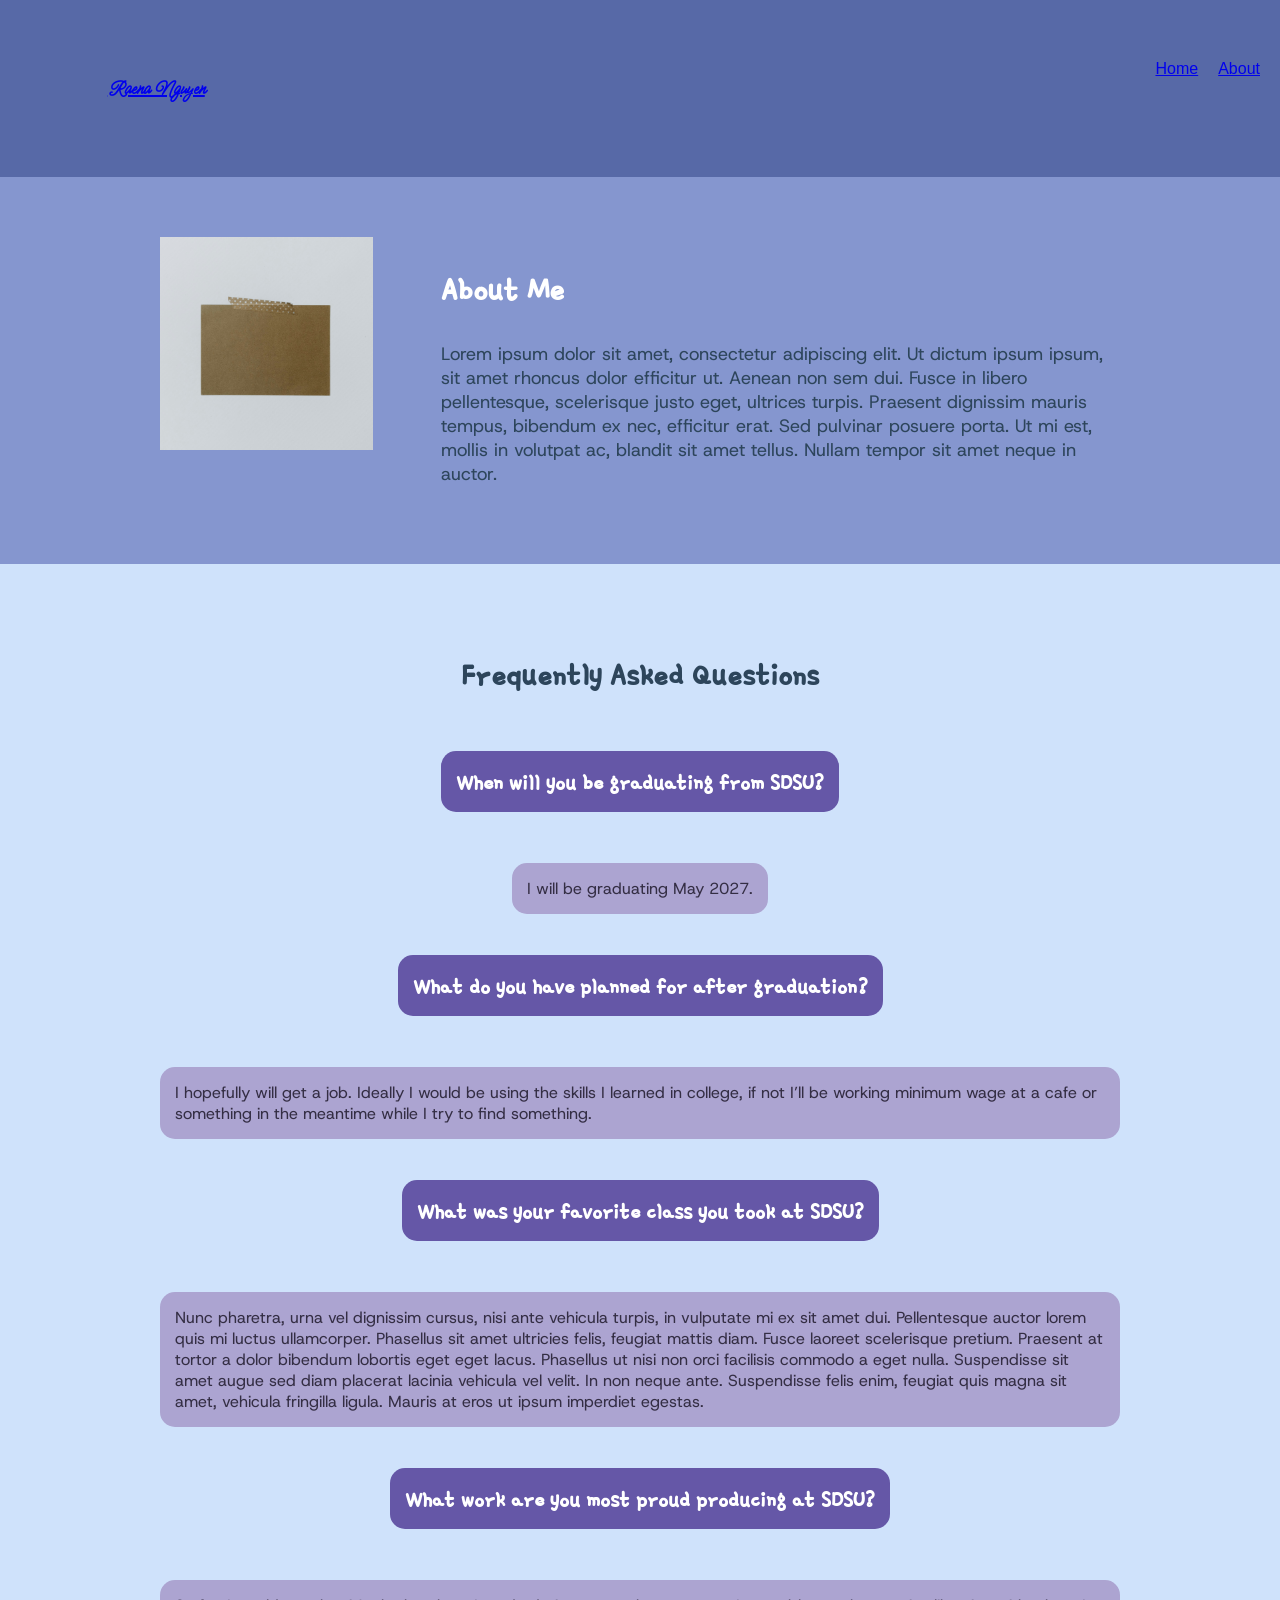
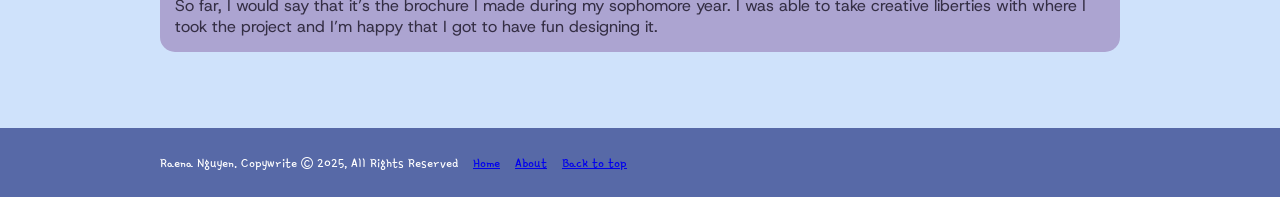
==== about.html @ 20e48bd7 "fixed repo" ====
<!DOCTYPE html>
<html lang="en">
<head>
  <meta charset="UTF-8">
  <meta name="author" content="Art 444 Student About Page">
  <meta name="viewport" content="width=device-width, initial-scale=1, shrink-to-fit=no">
  <title>About Me</title>
  <link rel="stylesheet" href="css/styles.css">
</head>
<body>



<!-- NAV BAR -->
<section id="nav-bar">
  <div class="nav-flex">

    <div class="container">
      <!--how does one insert a svg into this purple rectangle-->
      <!-- dark/light mode button-->
       <!-- <svg width="350" height="90">
        <rect x="40" y="18" rx="20" ry="20" width="90" height="38"
        style="fill: purple;"></rect>
      </svg> -->
      <h1 class="nav-name"><a href="index.html">Raena Nguyen</a></h1>

    </div>
  
    <nav>
      <div class="container">
        <div class="nav-links">
          <a href="index.html">Home</a>
          <a href="about.html">About</a>
        </div>

      </div>
    </nav>
    
  </div>
</section>

<!-- MAIN HEADER --> 
<section id="header" class="about-header">
  <div class="container">
    <div class="inner-about-header">
      <div class="about-image">
        <img src="images/placeholder.jpg" loading="lazy">
      </div>

      <div class="about-text">
        <h1>About Me</h1>
        <p>Lorem ipsum dolor sit amet, consectetur adipiscing elit. Ut dictum ipsum ipsum, sit amet rhoncus dolor efficitur ut. Aenean non sem dui. Fusce in libero pellentesque, scelerisque justo eget, ultrices turpis. Praesent dignissim mauris tempus, bibendum ex nec, efficitur erat. Sed pulvinar posuere porta. Ut mi est, mollis in volutpat ac, blandit sit amet tellus. Nullam tempor sit amet neque in auctor.</p>
      </div>
    </div>
  </div>
</section>    

<!-- FAQ SECTION -->  
<section id="faqs">
  <div class="container">
    <div class="faq-text">
      <h2>Frequently Asked Questions</h2>
      
      <div class="question">
        <h3 class="faq-question">When will you be graduating from SDSU?</h3>
        <p class="faq-answer">I will be graduating May 2027.</p>
      </div>
      
      <div class="question">
        <h3 class="faq-question">What do you have planned for after graduation?</h3>
        <p class="faq-answer">I hopefully will get a job. Ideally I would be using the skills I learned in college, if not I’ll be working minimum wage at a cafe or something in the meantime while I try to find something.</p>
      </div>

      <div class="question">
        <h3 class="faq-question">What was your favorite class you took at SDSU?</h3>
        <p class="faq-answer">Nunc pharetra, urna vel dignissim cursus, nisi ante vehicula turpis, in vulputate mi ex sit amet dui. Pellentesque auctor lorem quis mi luctus ullamcorper. Phasellus sit amet ultricies felis, feugiat mattis diam. Fusce laoreet scelerisque pretium. Praesent at tortor a dolor bibendum lobortis eget eget lacus. Phasellus ut nisi non orci facilisis commodo a eget nulla. Suspendisse sit amet augue sed diam placerat lacinia vehicula vel velit. In non neque ante. Suspendisse felis enim, feugiat quis magna sit amet, vehicula fringilla ligula. Mauris at eros ut ipsum imperdiet egestas.</p>
      </div>

      <div class="question">
        <h3 class="faq-question">What work are you most proud producing at SDSU?</h3>
        <p class="faq-answer">So far, I would say that it’s the brochure I made during my sophomore year. I was able to take creative liberties with where I took the project and I’m happy that I got to have fun designing it.</p>
      </div>
    </div>
  </div>  
</section>

<!-- FOOTER SECTION -->  
<footer>
  <div class="container">
    <div class="footer">
      <p class="footer-text">Raena Nguyen. Copywrite © 2025, All Rights Reserved</p>
      <p class="footer-text"><a href="index.html">Home</a></p>
      <p class="footer-text"><a href="about.html">About</a></p>
      <p class="footer-text"><a href="#">Back to top</a></p>
    </div>
  </div>
</footer>

<script src="js/script.js"></script>
</body>
</html>
---- css/styles.css ----
/* CSS GOES HERE this is a comment*/
    @import url('https://fonts.googleapis.com/css2?family=Gamja+Flower&family=Host+Grotesk&family=Meow+Script&display=swap');

html {
    font-family: Arial, Helvetica, sans-serif;

}
body {
    margin: 0;
	padding: 0;
	border: 0;
	font-size: 100%;
	font: inherit;
	vertical-align: baseline;
    background-color: #cfe2fb;
}




div#wrapper {
    background: coral;
}

div.text-wrapper {
    font-family: Georgia, 'Times New Roman', Times, serif;
}


    div h1 {
        font-size: 36px;
        
        

    }
    div p {
        font-family: "Host Grotesk";
        font-size: 18px;
        
    

    }



section {
    padding: 60px 20px;
}
/* section:nth-child(even) {
    background-color: #f2f2f2;
} */

/* Nav Bar CSS */
section#nav-bar {
background-color: #5769a7;

}

div.nav-flex {
    display: flex;
    flex-direction: row;
    justify-content: space-between;
}

div h1.nav-name {
    font-family: "Meow Script";
    font-size: 20px;
    color: white;
}

div.nav-links {
    display: flex;
    flex-direction: row;
    gap: 20px;
}

/* Home page CSS */
section#header {
    background-color: #8596cf;
}

/* div.header-text {
    flex-direction: column
} */



div.container {
    width: 100%;
    max-width: 960px;
    text-align: left;
    margin: 0 auto;
    
}

div.header {
    display: flex;
    flex-direction: column;
    align-items: center;
    gap: 14px;
}

div.main{
    display: flex;
    flex-direction: row;
    align-items: center;
    gap: 31px;
    
}

div h1.my-name {
        font-family: "Meow Script";
        font-size: 45px;
        color: white;
    }

div.learn-more-button {
    background-color: white;
    color:#2d455b;
    padding: 10px;
    border-radius: 15px;

    
}

div.semester-text {
    display: flex;
    flex-direction: column;
    align-items: center;
    gap: 10px;
}

h2 {
    font-family: "Gamja Flower";
    font-size: 35px;
    color:#2d455b;
}

h3 {
    font-family: "Gamja Flower";
    font-size: 30px;
    color:#2d455b;
}

p {
    font-family: "Host Grotesk";
    font-size: 16px;
    color:#2d455b;
}


h1 {
    font-family: "Gamja Flower";
    font-size: 3em;
}

section .gallery {
    width: 100%;
}
section .gallery img {
    width: 32%;
}

/* About page CSS */
div.inner-about-header {
   display: flex;
   flex-direction: row;
   gap: 15px; 
   
}

div.about-text{
    color: white;
    
    font-family: "Gamja Flower";
    font-weight: 400;
    font-style: normal;    

}

div.about-image img {
    max-width: 80%;
    max-height: 80%;
}

div.faq-text {
    display: flex;
    flex-direction: column;
    align-items: center;
}

div.question {
    display: flex;
    flex-direction: column;
    align-items: center;
    gap: 10px;

}

div h3.faq-question {
    background-color: #6557a7;
    padding: 15px;
    border-radius: 15px;
    font-family: "Gamja Flower";
    font-size: 25px;
    color: white;
}

div p.faq-answer {
    background-color: #aca4d1;
    padding: 15px;
    border-radius: 15px;
    font-family: "Host Grotesk";
    font-size: 16px;
    color: #342e44;
}
/* Footer CSS */
footer {
    background-color: #5769a7;
    color: #fff;
    padding: 10px;
}

div.footer {
    display: flex;
    flex-direction: row;
    justify-content: left;
    gap: 15px;
    
}

div p.footer-text {
    font-family: "Gamja Flower";
    font-size: 15px;
    color: white;

}
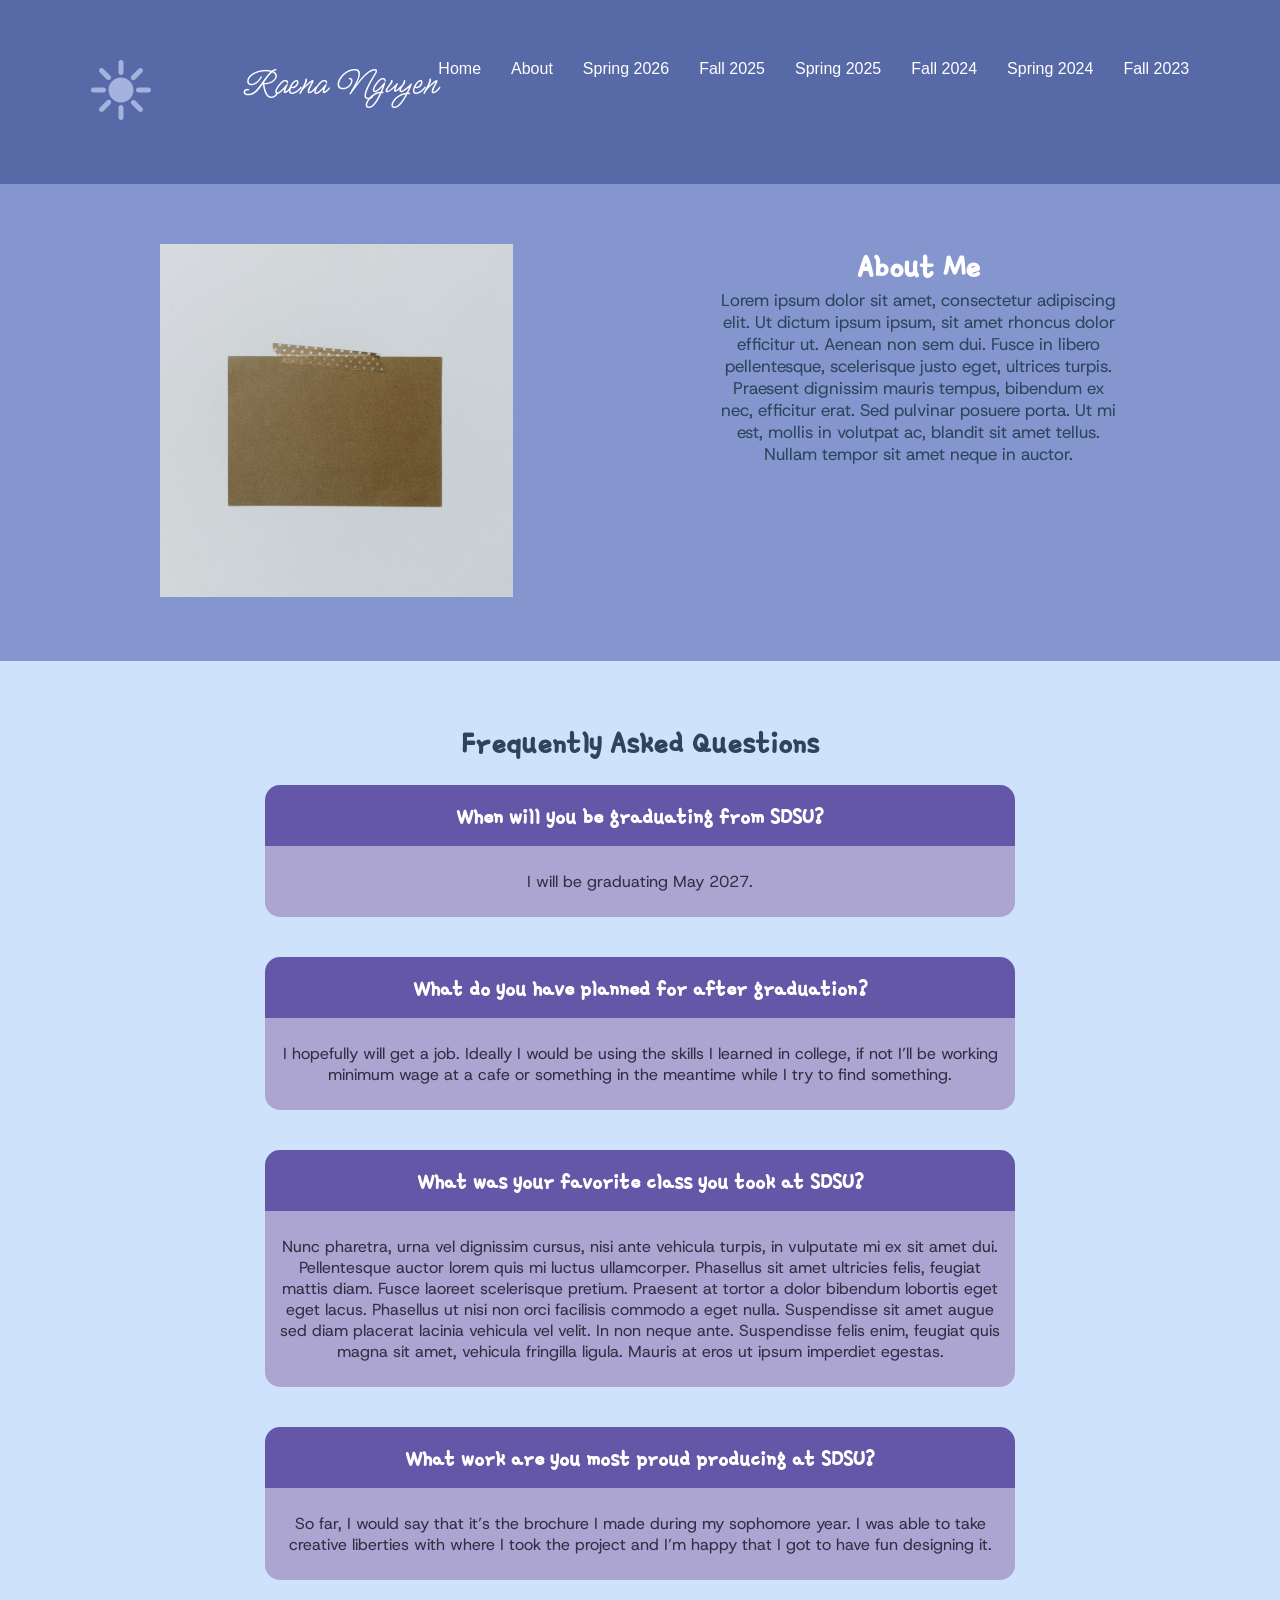
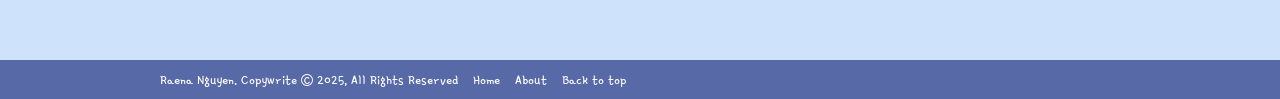
==== commit 4af76dab: "added javascript for hamburger menu also added 2 pictures and svg for menu and light mode" ====
--- a/about.html
+++ b/about.html
@@ -6,39 +6,71 @@
   <meta name="viewport" content="width=device-width, initial-scale=1, shrink-to-fit=no">
   <title>About Me</title>
   <link rel="stylesheet" href="css/styles.css">
+  <link rel="stylesheet" href="css/responsive.css">
 </head>
 <body>
 
 
 
 <!-- NAV BAR -->
-<section id="nav-bar">
+ <section id="nav-bar">
   <div class="nav-flex">
 
-    <div class="container">
-      <!--how does one insert a svg into this purple rectangle-->
-      <!-- dark/light mode button-->
-       <!-- <svg width="350" height="90">
-        <rect x="40" y="18" rx="20" ry="20" width="90" height="38"
-        style="fill: purple;"></rect>
-      </svg> -->
-      <h1 class="nav-name"><a href="index.html">Raena Nguyen</a></h1>
+    <div class="name">
+      <div>
+        <img src="images/light-mode-svgrepo-com.svg" class="light">
+      </div>
+      <div class="nav-name">
+        <a href="index.html">Raena Nguyen</a>
+      </div>
 
     </div>
   
-    <nav>
-      <div class="container">
+
+    <nav class="menu">
+      <div class="mobile-container">
+        
         <div class="nav-links">
           <a href="index.html">Home</a>
           <a href="about.html">About</a>
+          <a href="#section-1">Spring 2026</a>
+          <a href="#section-2">Fall 2025</a>
+          <a href="#section-3">Spring 2025</a>
+          <a href="#section-4">Fall 2024</a>
+          <a href="#section-5">Spring 2024</a>
+          <a href="#section-6">Fall 2023</a>
         </div>
-
+        
       </div>
     </nav>
+
+
+      
+    </div>
     
   </div>
-</section>
 
+      <div class="hamburger">
+      <div id="hamburg-menu" onclick="myFunction()">
+        <img src="images/hamburger-menu-white.svg" class="icon">
+      </div>
+ </section>
+
+<!-- mobile menu -->
+    <nav>
+      <div id="mobile-links" class="mobile-menu">
+        <ul id="main-nav">
+          <li><a href="index.html">Home</a></li>
+          <li><a href="about.html">About</a></li>
+          <li><a href="#section-1">Spring 2026</a></li>
+          <li><a href="#section-2">Fall 2025</a></li>
+          <li><a href="#section-3">Spring 2025</a></li>
+          <li><a href="#section-4">Fall 2024</a></li>
+          <li><a href="#section-5">Spring 2024</a></li>
+          <li><a href="#section-6">Fall 2023</a></li>
+        </ul>
+      </div>
+    </nav>
 <!-- MAIN HEADER --> 
 <section id="header" class="about-header">
   <div class="container">
@@ -89,8 +121,8 @@
   <div class="container">
     <div class="footer">
       <p class="footer-text">Raena Nguyen. Copywrite © 2025, All Rights Reserved</p>
-      <p class="footer-text"><a href="index.html">Home</a></p>
-      <p class="footer-text"><a href="about.html">About</a></p>
+      <p class="footer-text"><a class="white" href="index.html">Home</a></p>
+      <p class="footer-text"><a class="white" href="about.html">About</a></p>
       <p class="footer-text"><a href="#">Back to top</a></p>
     </div>
   </div>
--- a/css/styles.css
+++ b/css/styles.css
@@ -1,5 +1,12 @@
 /* CSS GOES HERE this is a comment*/
     @import url('https://fonts.googleapis.com/css2?family=Gamja+Flower&family=Host+Grotesk&family=Meow+Script&display=swap');
+
+/* :root {
+    --primary-bg-color
+    --primary-color
+
+
+} */
 
 html {
     font-family: Arial, Helvetica, sans-serif;
@@ -16,7 +23,25 @@
 }
 
 
-
+/* getting link rid of underline */
+/* all link colors */
+a:link { 
+    color: white;
+    text-decoration: none;
+}
+
+a:visited {
+    color: white;
+    text-decoration: none;
+}
+
+a:hover {
+    color:aliceblue;
+    text-decoration: none;
+}
+
+
+/* Name in nav */
 
 div#wrapper {
     background: coral;
@@ -26,21 +51,36 @@
     font-family: Georgia, 'Times New Roman', Times, serif;
 }
 
-
-    div h1 {
-        font-size: 36px;
-        
-        
-
-    }
-    div p {
-        font-family: "Host Grotesk";
-        font-size: 18px;
-        
-    
-
-    }
-
+h1 {
+    font-family: "Gamja Flower";
+    font-size: 36px;
+    margin-block-start: 0%;
+    margin-block-end: 0%;
+}
+
+h2 {
+    font-family: "Gamja Flower";
+    font-size: 35px;
+    margin-block-start: 0%;
+    margin-block-end: 0%;
+    color:#2d455b;
+}
+
+h3 {
+    font-family: "Gamja Flower";
+    font-size: 25px;
+    margin-block-start: 0%;
+    margin-block-end: 0%;
+    color:#2d455b;
+}
+
+p {
+    font-family: "Host Grotesk";
+    font-size: 17px;
+    margin-block-start: 0%;
+    margin-block-end: 0%;
+    color:#2d455b;
+}
 
 
 section {
@@ -50,6 +90,51 @@
     background-color: #f2f2f2;
 } */
 
+
+/* Mobile menu */
+/* div.mobile-container {
+    max-width: 478px;
+    
+} */
+
+
+
+ul#main-nav {
+    list-style-type: none;
+    display: none;
+    position: absolute;
+    top: 150px;
+    right: 10px;
+    width: 300px;
+    height: auto;
+    background-color: #5769a7;
+    text-align: center; 
+    line-height: 300%;
+    margin: 0px;
+    padding: 0px;
+    font-family: "Host Grotesk";
+    font-size: 16px;
+}
+
+img.icon {
+    display: none;
+    position: absolute;
+    top: 62px;
+    right: 10px;
+}
+
+div.mobile-menu a {
+    padding: 10px;
+    display: block;
+    
+    
+}
+
+div.mobile-menu a:hover {
+    background-color:#48578c;
+}
+
+
 /* Nav Bar CSS */
 section#nav-bar {
 background-color: #5769a7;
@@ -59,20 +144,46 @@
 div.nav-flex {
     display: flex;
     flex-direction: row;
-    justify-content: space-between;
-}
-
-div h1.nav-name {
+    justify-content: space-around;
+    margin-left: 70px;
+    margin-right: 70px;
+    
+}
+
+
+div.name {
+    display: flex;
+    flex-direction: row;
+    gap: 90px;
+}
+
+div.nav-name {
     font-family: "Meow Script";
-    font-size: 20px;
-    color: white;
+    font-size: 40px;
+    font-weight: 400;
+    color: white;
+    margin-left: 0px;
+
+}
+
+img.light {
+    width: 60px;
+    height: auto;
 }
 
 div.nav-links {
     display: flex;
     flex-direction: row;
-    gap: 20px;
-}
+    gap: 30px;
+}
+
+
+img.icon {
+    width: 60px;
+    height: auto;
+    
+}
+
 
 /* Home page CSS */
 section#header {
@@ -98,13 +209,16 @@
     flex-direction: column;
     align-items: center;
     gap: 14px;
-}
+  
+}
+
 
 div.main{
     display: flex;
     flex-direction: row;
     align-items: center;
     gap: 31px;
+
     
 }
 
@@ -112,15 +226,44 @@
         font-family: "Meow Script";
         font-size: 45px;
         color: white;
+
     }
 
 div.learn-more-button {
     background-color: white;
-    color:#2d455b;
+    font-family: "Gamja Flower";
+    font-size: 19px;
     padding: 10px;
     border-radius: 15px;
-
-    
+    
+}
+
+/* learn more button text color */
+a.learn-button { 
+    color:#2d455b;
+}
+
+section.fall-spring-semesters {
+    margin-top: 10px;
+    margin-bottom: 15px;
+}
+
+div.semester-title {
+    display: flex;
+    flex-direction: column;
+    align-items: center;
+    gap: 10px;
+    margin-top: 15px;
+    margin-bottom: 20px;
+    color:#2d455b;
+}
+
+div.gallery {
+    display: flex;
+    flex-direction: row;
+    align-items: baseline;
+    gap: 10px;
+
 }
 
 div.semester-text {
@@ -128,33 +271,16 @@
     flex-direction: column;
     align-items: center;
     gap: 10px;
-}
-
-h2 {
-    font-family: "Gamja Flower";
-    font-size: 35px;
-    color:#2d455b;
-}
-
-h3 {
-    font-family: "Gamja Flower";
-    font-size: 30px;
-    color:#2d455b;
-}
-
-p {
-    font-family: "Host Grotesk";
-    font-size: 16px;
-    color:#2d455b;
-}
-
-
-h1 {
-    font-family: "Gamja Flower";
-    font-size: 3em;
-}
+    margin-top: 15px;
+}
+
+
 
 section .gallery {
+    display: flex;
+    flex-direction: row;
+    align-items: center;
+    /* alignment-baseline: middle; */
     width: 100%;
 }
 section .gallery img {
@@ -170,17 +296,23 @@
 }
 
 div.about-text{
-    color: white;
-    
+    display: flex;
+    flex-direction: column;
+    align-items: center;
+    color: white;
     font-family: "Gamja Flower";
     font-weight: 400;
-    font-style: normal;    
-
+    font-style: normal;
+    width: 99%;
+   
+}
+
+div.about-text p {
+    text-align: center;
 }
 
 div.about-image img {
-    max-width: 80%;
-    max-height: 80%;
+    width: 65%;
 }
 
 div.faq-text {
@@ -193,25 +325,36 @@
     display: flex;
     flex-direction: column;
     align-items: center;
-    gap: 10px;
-
-}
+    margin-top: 20px;
+    margin-bottom: 20px;
+    width: 100%;
+}
+
+/* Target a tag for the Raena Nguyen clickable thing in the nav */
 
 div h3.faq-question {
     background-color: #6557a7;
     padding: 15px;
-    border-radius: 15px;
+    border-top-left-radius: 15px;
+    border-top-right-radius: 15px;
     font-family: "Gamja Flower";
     font-size: 25px;
+    text-align: center;
+    width: 75%;
     color: white;
 }
 
 div p.faq-answer {
     background-color: #aca4d1;
     padding: 15px;
-    border-radius: 15px;
+    padding-top: 25px;
+    padding-bottom: 25px;
+    border-bottom-left-radius: 15px;
+    border-bottom-right-radius: 15px;
     font-family: "Host Grotesk";
     font-size: 16px;
+    text-align: center;
+    width: 75%;
     color: #342e44;
 }
 /* Footer CSS */
--- a/css/responsive.css
+++ b/css/responsive.css
@@ -0,0 +1,166 @@
+/* TABLET VIEW */
+@media only screen and (max-width:1171px) {
+ 
+
+  h1 {
+    font-size: 32px;
+  }
+
+  h2 {
+    font-size: 33px;
+  }
+
+
+  p {
+    font-size: 16px;
+  }
+
+  img.icon {
+    display: block;
+  }
+
+  ul#main-nav {
+    display: block;
+  }
+
+  div.nav-links {
+    display: none;
+  }
+
+ div.semester-text p {
+    width: 65%;
+ }
+
+ div.about-image img {
+
+    width: 75%;
+
+}
+
+ div.about-text {
+    width: 126%;
+}
+
+  section.fall-spring-semesters {
+    display: flex;
+    flex-direction: column;
+  }
+  div.gallery {
+    display: flex;
+    flex-direction: column;
+    
+  }
+
+  div.gallery img {
+    width: 65%;
+    display: block;
+  }
+
+  div.semester-text p {
+    text-align: center;
+    width: 75%;
+
+  }
+  div.inner-about-header {
+    display: flex;
+    flex-direction: column;
+    align-items: center;
+  }
+
+  div.about-image img {
+    width: 65%;
+    align-items: center;
+
+  }
+
+  div.about-text {
+    width: 75%;
+  }
+
+div.question.faq-question {
+    width: 85%;
+
+}
+
+div.question.faq-answer {
+    width: 85%;
+}
+
+
+
+
+}
+
+
+/* MOBILE VIEW */
+@media only screen and (max-width: 560px) {
+  
+  h1 {
+    font-size: 32px;
+  }
+
+  div h1.my-name {
+    font-size: 40px;
+  }
+
+  h2 {
+    font-size: 29px;
+  }
+
+  h3 {
+    font-size: 21px;
+
+  }
+
+  p {
+    font-size: 15px;
+  }
+
+
+  section.fall-spring-semesters {
+    display: flex;
+    flex-direction: column;
+  }
+  div.gallery {
+    display: flex;
+    flex-direction: column;
+    
+  }
+
+  div.gallery img {
+    width: 80%;
+    display: block;
+  }
+
+  div.semester-text p {
+    text-align: center;
+    width: 95%;
+
+  }
+  div.inner-about-header {
+    display: flex;
+    flex-direction: column;
+    align-items: center;
+  }
+
+  div.about-image img {
+    width: 80%;
+    align-items: center;
+
+  }
+
+  div.about-text {
+    width: 95%;
+  }
+
+div.question.faq-question {
+    width: 95%;
+
+}
+
+div.question.faq-answer {
+    width: 95%;
+}
+
+
+}
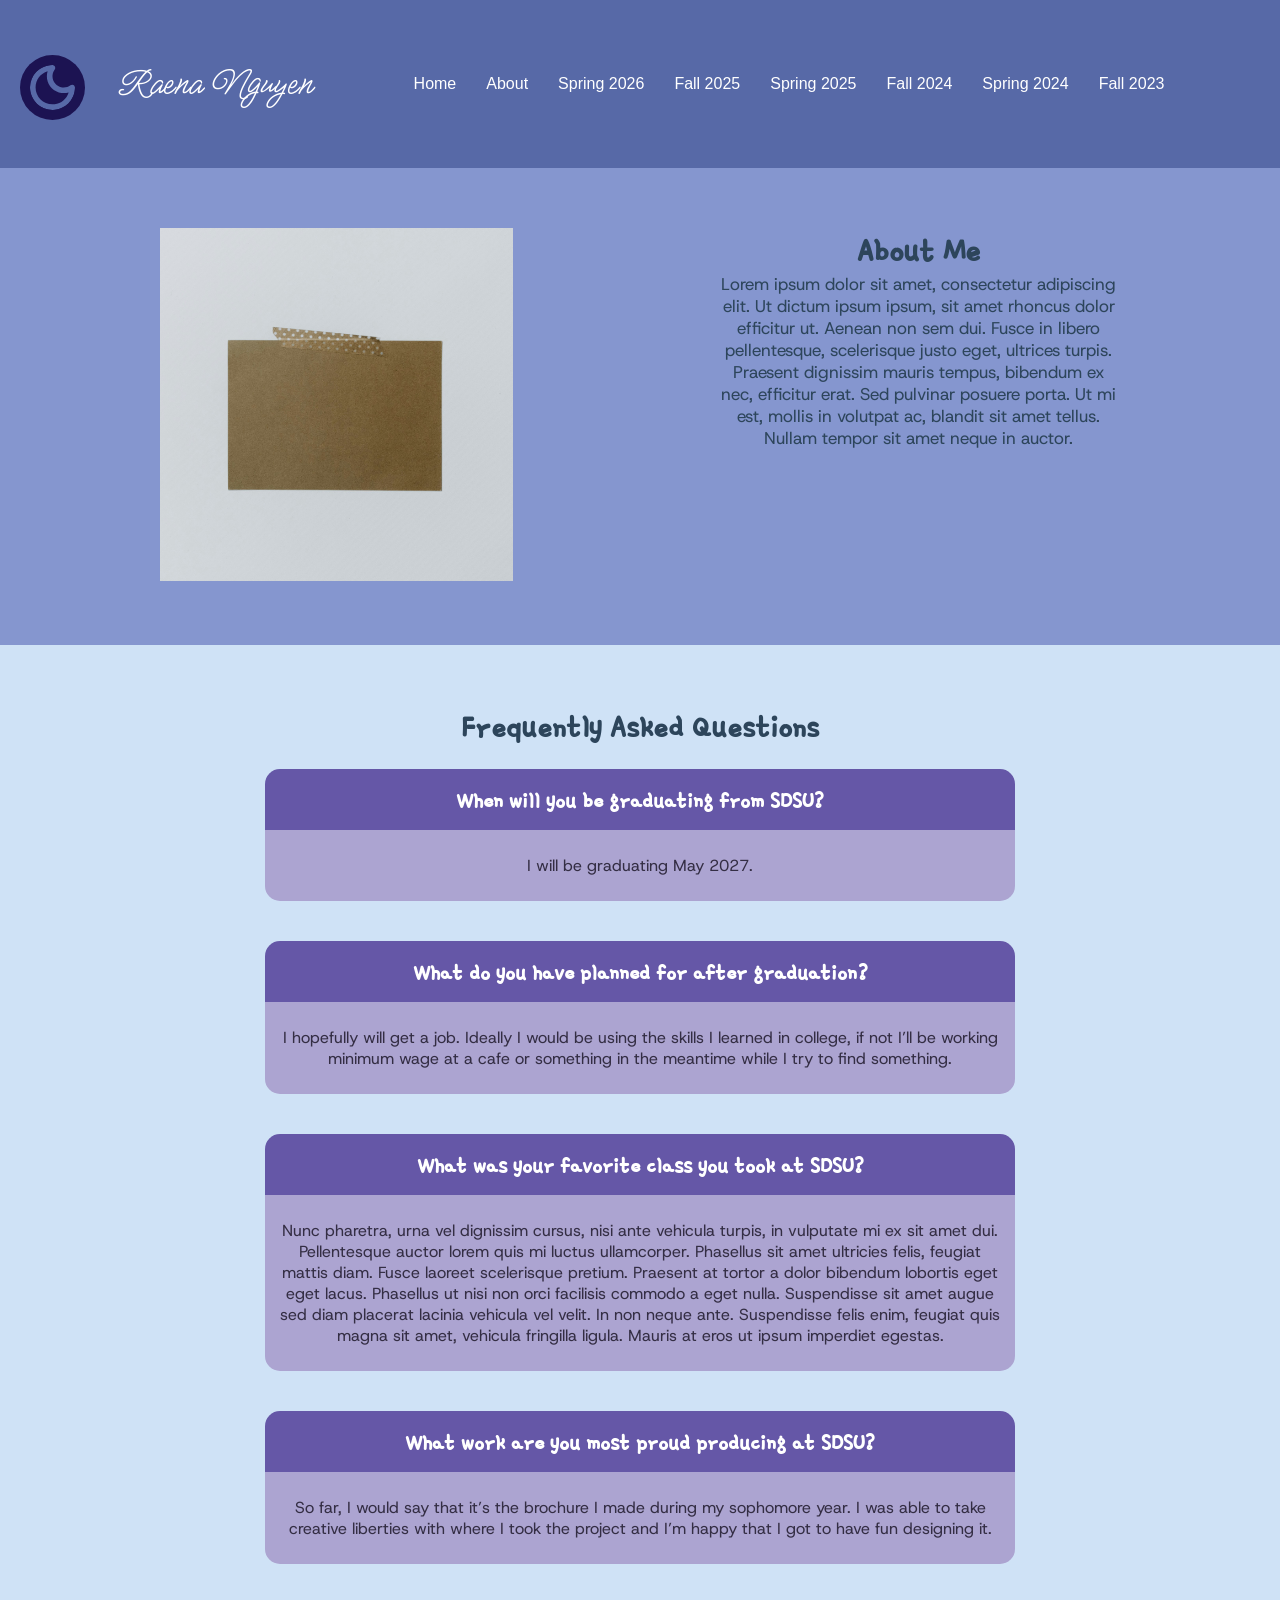
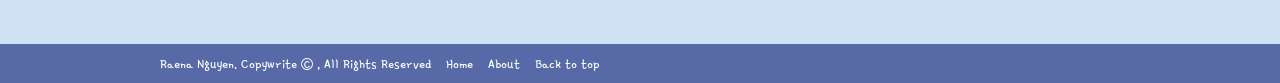
==== commit ba5778aa: "light/dark mode assignment dark-mode css was added (prompted fixes to html) uncaught error with read" ====
--- a/about.html
+++ b/about.html
@@ -6,6 +6,7 @@
   <meta name="viewport" content="width=device-width, initial-scale=1, shrink-to-fit=no">
   <title>About Me</title>
   <link rel="stylesheet" href="css/styles.css">
+  <link rel="stylesheet" href="css/dark-mode.css">
   <link rel="stylesheet" href="css/responsive.css">
 </head>
 <body>
@@ -17,15 +18,16 @@
   <div class="nav-flex">
 
     <div class="name">
-      <div>
-        <img src="images/light-mode-svgrepo-com.svg" class="light">
-      </div>
+    
       <div class="nav-name">
         <a href="index.html">Raena Nguyen</a>
       </div>
 
     </div>
-  
+
+   <div>
+      <img src="images/moon-dark-theme-svgrepo-com.svg" id="ld-icon" class="dark" onclick="darkMode()">
+    </div>
 
     <nav class="menu">
       <div class="mobile-container">
@@ -51,7 +53,7 @@
   </div>
 
       <div class="hamburger">
-      <div id="hamburg-menu" onclick="myFunction()">
+      <div id="hamburg-menu" onclick="menuButton()">
         <img src="images/hamburger-menu-white.svg" class="icon">
       </div>
  </section>
@@ -59,15 +61,15 @@
 <!-- mobile menu -->
     <nav>
       <div id="mobile-links" class="mobile-menu">
-        <ul id="main-nav">
-          <li><a href="index.html">Home</a></li>
-          <li><a href="about.html">About</a></li>
-          <li><a href="#section-1">Spring 2026</a></li>
-          <li><a href="#section-2">Fall 2025</a></li>
-          <li><a href="#section-3">Spring 2025</a></li>
-          <li><a href="#section-4">Fall 2024</a></li>
-          <li><a href="#section-5">Spring 2024</a></li>
-          <li><a href="#section-6">Fall 2023</a></li>
+        <ul id="main-nav" onclick="closeMenu()">
+          <li><a href="index.html" class="close-after">Home</a></li>
+          <li><a href="about.html" class="close-after">About</a></li>
+          <li><a href="#section-1" class="close-after">Spring 2026</a></li>
+          <li><a href="#section-2" class="close-after">Fall 2025</a></li>
+          <li><a href="#section-3" class="close-after">Spring 2025</a></li>
+          <li><a href="#section-4" class="close-after">Fall 2024</a></li>
+          <li><a href="#section-5" class="close-after">Spring 2024</a></li>
+          <li><a href="#section-6" class="close-after">Fall 2023</a></li>
         </ul>
       </div>
     </nav>
@@ -79,7 +81,7 @@
         <img src="images/placeholder.jpg" loading="lazy">
       </div>
 
-      <div class="about-text">
+      <div id="me-info" class="about-text">
         <h1>About Me</h1>
         <p>Lorem ipsum dolor sit amet, consectetur adipiscing elit. Ut dictum ipsum ipsum, sit amet rhoncus dolor efficitur ut. Aenean non sem dui. Fusce in libero pellentesque, scelerisque justo eget, ultrices turpis. Praesent dignissim mauris tempus, bibendum ex nec, efficitur erat. Sed pulvinar posuere porta. Ut mi est, mollis in volutpat ac, blandit sit amet tellus. Nullam tempor sit amet neque in auctor.</p>
       </div>
@@ -88,29 +90,29 @@
 </section>    
 
 <!-- FAQ SECTION -->  
-<section id="faqs">
+<section id="faqs" class="faq-bg">
   <div class="container">
-    <div class="faq-text">
+    <div id="faq-title" class="faq-text">
       <h2>Frequently Asked Questions</h2>
       
       <div class="question">
-        <h3 class="faq-question">When will you be graduating from SDSU?</h3>
-        <p class="faq-answer">I will be graduating May 2027.</p>
+        <h3 id="question" class="faq-question">When will you be graduating from SDSU?</h3>
+        <p id="answer" class="faq-answer">I will be graduating May 2027.</p>
       </div>
       
       <div class="question">
-        <h3 class="faq-question">What do you have planned for after graduation?</h3>
-        <p class="faq-answer">I hopefully will get a job. Ideally I would be using the skills I learned in college, if not I’ll be working minimum wage at a cafe or something in the meantime while I try to find something.</p>
+        <h3 id="question" class="faq-question">What do you have planned for after graduation?</h3>
+        <p id="answer" class="faq-answer">I hopefully will get a job. Ideally I would be using the skills I learned in college, if not I’ll be working minimum wage at a cafe or something in the meantime while I try to find something.</p>
       </div>
 
       <div class="question">
-        <h3 class="faq-question">What was your favorite class you took at SDSU?</h3>
-        <p class="faq-answer">Nunc pharetra, urna vel dignissim cursus, nisi ante vehicula turpis, in vulputate mi ex sit amet dui. Pellentesque auctor lorem quis mi luctus ullamcorper. Phasellus sit amet ultricies felis, feugiat mattis diam. Fusce laoreet scelerisque pretium. Praesent at tortor a dolor bibendum lobortis eget eget lacus. Phasellus ut nisi non orci facilisis commodo a eget nulla. Suspendisse sit amet augue sed diam placerat lacinia vehicula vel velit. In non neque ante. Suspendisse felis enim, feugiat quis magna sit amet, vehicula fringilla ligula. Mauris at eros ut ipsum imperdiet egestas.</p>
+        <h3 id="question" class="faq-question">What was your favorite class you took at SDSU?</h3>
+        <p id="answer" class="faq-answer">Nunc pharetra, urna vel dignissim cursus, nisi ante vehicula turpis, in vulputate mi ex sit amet dui. Pellentesque auctor lorem quis mi luctus ullamcorper. Phasellus sit amet ultricies felis, feugiat mattis diam. Fusce laoreet scelerisque pretium. Praesent at tortor a dolor bibendum lobortis eget eget lacus. Phasellus ut nisi non orci facilisis commodo a eget nulla. Suspendisse sit amet augue sed diam placerat lacinia vehicula vel velit. In non neque ante. Suspendisse felis enim, feugiat quis magna sit amet, vehicula fringilla ligula. Mauris at eros ut ipsum imperdiet egestas.</p>
       </div>
 
       <div class="question">
-        <h3 class="faq-question">What work are you most proud producing at SDSU?</h3>
-        <p class="faq-answer">So far, I would say that it’s the brochure I made during my sophomore year. I was able to take creative liberties with where I took the project and I’m happy that I got to have fun designing it.</p>
+        <h3 id="question" class="faq-question">What work are you most proud producing at SDSU?</h3>
+        <p id="answer" class="faq-answer">So far, I would say that it’s the brochure I made during my sophomore year. I was able to take creative liberties with where I took the project and I’m happy that I got to have fun designing it.</p>
       </div>
     </div>
   </div>  
@@ -120,7 +122,7 @@
 <footer>
   <div class="container">
     <div class="footer">
-      <p class="footer-text">Raena Nguyen. Copywrite © 2025, All Rights Reserved</p>
+      <p class="footer-text">Raena Nguyen. Copywrite © <span id="year"></span>, All Rights Reserved</p>
       <p class="footer-text"><a class="white" href="index.html">Home</a></p>
       <p class="footer-text"><a class="white" href="about.html">About</a></p>
       <p class="footer-text"><a href="#">Back to top</a></p>
--- a/css/styles.css
+++ b/css/styles.css
@@ -19,7 +19,7 @@
 	font-size: 100%;
 	font: inherit;
 	vertical-align: baseline;
-    background-color: #cfe2fb;
+    /* background-color: #cfe2fb; */
 }
 
 
@@ -63,7 +63,6 @@
     font-size: 35px;
     margin-block-start: 0%;
     margin-block-end: 0%;
-    color:#2d455b;
 }
 
 h3 {
@@ -71,7 +70,6 @@
     font-size: 25px;
     margin-block-start: 0%;
     margin-block-end: 0%;
-    color:#2d455b;
 }
 
 p {
@@ -79,26 +77,16 @@
     font-size: 17px;
     margin-block-start: 0%;
     margin-block-end: 0%;
-    color:#2d455b;
 }
 
 
 section {
     padding: 60px 20px;
 }
-/* section:nth-child(even) {
-    background-color: #f2f2f2;
-} */
-
-
-/* Mobile menu */
-/* div.mobile-container {
-    max-width: 478px;
-    
-} */
-
-
-
+
+
+
+/* hamburg menu */
 ul#main-nav {
     list-style-type: none;
     display: none;
@@ -147,7 +135,7 @@
     justify-content: space-around;
     margin-left: 70px;
     margin-right: 70px;
-    
+    align-items: center;
 }
 
 
@@ -166,9 +154,16 @@
 
 }
 
-img.light {
-    width: 60px;
+/* light mode button */
+img.dark {
+    width: 45px;
     height: auto;
+    background-color: #1c1352;
+    padding: 10px;
+    border-radius: 40px;
+    position: absolute;
+    top: 55px;
+    left: 20px;
 }
 
 div.nav-links {
@@ -186,7 +181,7 @@
 
 
 /* Home page CSS */
-section#header {
+.home-about-header {
     background-color: #8596cf;
 }
 
@@ -212,13 +207,20 @@
   
 }
 
+div h2.intro-header {
+    color: white;
+}
+
+div h2.greet-line {
+    color: white;
+}
 
 div.main{
     display: flex;
     flex-direction: row;
     align-items: center;
     gap: 31px;
-
+    
     
 }
 
@@ -238,14 +240,17 @@
     
 }
 
+div.learn-more-button-dark-mode {
+    background-color: #cfe2f6;    
+}
+
 /* learn more button text color */
 a.learn-button { 
     color:#2d455b;
 }
 
-section.fall-spring-semesters {
-    margin-top: 10px;
-    margin-bottom: 15px;
+.fall-spring-semesters {
+    background-color: #cfe2fb;
 }
 
 div.semester-title {
@@ -272,6 +277,7 @@
     align-items: center;
     gap: 10px;
     margin-top: 15px;
+    color:#2d455b;
 }
 
 
@@ -295,30 +301,36 @@
    
 }
 
-div.about-text{
-    display: flex;
-    flex-direction: column;
-    align-items: center;
-    color: white;
+.about-header {
+    background-color: #8596cf;
+}
+
+div.about-text {
+    display: flex;
+    flex-direction: column;
+    align-items: center;
+    color:#2d455b;
     font-family: "Gamja Flower";
     font-weight: 400;
     font-style: normal;
     width: 99%;
-   
-}
-
-div.about-text p {
     text-align: center;
 }
+
 
 div.about-image img {
     width: 65%;
 }
 
-div.faq-text {
-    display: flex;
-    flex-direction: column;
-    align-items: center;
+.faq-bg {
+    background-color: #cfe2f6;
+}
+
+.faq-text {
+    display: flex;
+    flex-direction: column;
+    align-items: center;
+    color:#2d455b;
 }
 
 div.question {
@@ -377,4 +389,128 @@
     font-size: 15px;
     color: white;
 
-}+}
+
+
+
+/* dark mode */
+
+.bg-dark-mode {
+    background-color: #445385;
+}
+
+
+/* Home page CSS */
+.header-dark-mode {
+    background-color: #1e2753;
+}
+
+/* div.header-text {
+    flex-direction: column
+} */
+
+div h2.intro-header-dark-mode {
+    color: #cfe2f6;
+}
+
+div h2.greet-line-dark-mode {
+    color: #cfe2f6;
+}
+
+div h1.my-name-dark-mode {
+    font-family: "Meow Script";
+    font-size: 45px;
+    color: #cfe2f6;
+}
+
+div.learn-more-button-dark-mode {
+    background-color: #cfe2f6;
+    font-family: "Gamja Flower";
+    font-size: 19px;
+    padding: 10px;
+    border-radius: 15px;    
+}
+
+/* learn more button text color */
+a.learn-button-dark-mode { 
+    color:#342e44;
+}
+
+.fs-bg-dark-mode {
+    background-color: #445385;
+}
+
+div.semester-title-dark-mode {
+    display: flex;
+    flex-direction: column;
+    align-items: center;
+    gap: 10px;
+    margin-top: 15px;
+    margin-bottom: 20px;
+    color:#cfe2f6;
+}
+
+div.semester-text-dark-mode {
+    display: flex;
+    flex-direction: column;
+    align-items: center;
+    gap: 10px;
+    margin-top: 15px;
+    color:#cfe2f6;
+}
+
+
+/* About page CSS */
+
+.about-me-dark-mode {
+    display: flex;
+    flex-direction: column;
+    align-items: center;
+    color: #cfe2f6;  
+    font-family: "Gamja Flower";
+    font-weight: 400;
+    font-style: normal;
+    width: 99%;
+    text-align: center;
+}
+
+
+/* Target a tag for the Raena Nguyen clickable thing in the nav */
+
+.faq-bg-dark-mode {
+    background-color: #445385;
+}
+
+.faq-text-dark-mode {
+    display: flex;
+    flex-direction: column;
+    align-items: center;
+    color:#cfe2f6;   
+}
+
+div h3.faq-question-dark-mode {
+    background-color: #1f2659;
+    padding: 15px;
+    border-top-left-radius: 15px;
+    border-top-right-radius: 15px;
+    font-family: "Gamja Flower";
+    font-size: 25px;
+    text-align: center;
+    width: 75%;
+    color: #cfe2f6;
+}
+
+div p.faq-answer-dark-mode {
+    background-color: #1c1352;
+    padding: 15px;
+    padding-top: 25px;
+    padding-bottom: 25px;
+    border-bottom-left-radius: 15px;
+    border-bottom-right-radius: 15px;
+    font-family: "Host Grotesk";
+    font-size: 16px;
+    text-align: center;
+    width: 75%;
+    color: #d5cff6;
+}
+
--- a/css/dark-mode.css
+++ b/css/dark-mode.css
@@ -0,0 +1,115 @@
+
+/* dark mode */
+
+body.dark-mode {
+    background-color: #445385;
+}
+
+
+/* Home page CSS */
+.header-dark-mode {
+    background-color: #1e2753;
+}
+
+/* div.header-text {
+    flex-direction: column
+} */
+
+div h2.intro-header {
+    color: #cfe2f6;
+}
+
+div h2.greet-line {
+    color: #cfe2f6;
+}
+
+div h1.my-name-dark-mode {
+    font-family: "Meow Script";
+    font-size: 45px;
+    color: #cfe2f6;
+}
+
+div.learn-more-button-dark-mode {
+    background-color: #cfe2f6;
+    font-family: "Gamja Flower";
+    font-size: 19px;
+    padding: 10px;
+    border-radius: 15px;    
+}
+
+/* learn more button text color */
+a.learn-button-dark-mode { 
+    color:#342e44;
+}
+
+
+div.semester-title-dark-mode {
+    display: flex;
+    flex-direction: column;
+    align-items: center;
+    gap: 10px;
+    margin-top: 15px;
+    margin-bottom: 20px;
+    color:#cfe2f6;
+}
+
+div.semester-text-dark-mode {
+    display: flex;
+    flex-direction: column;
+    align-items: center;
+    gap: 10px;
+    margin-top: 15px;
+    color:#cfe2f6
+}
+
+
+/* About page CSS */
+
+div.about-text-dark-mode {
+    display: flex;
+    flex-direction: column;
+    align-items: center;
+    color: #cfe2f6;  
+    font-family: "Gamja Flower";
+    font-weight: 400;
+    font-style: normal;
+    width: 99%;
+    text-align: center;
+}
+
+
+/* Target a tag for the Raena Nguyen clickable thing in the nav */
+
+.faq-text-dark-mode {
+    display: flex;
+    flex-direction: column;
+    align-items: center;
+    color:#cfe2f6;   
+}
+
+div h3.faq-question-dark-mode {
+    background-color: #1f2659;
+    padding: 15px;
+    border-top-left-radius: 15px;
+    border-top-right-radius: 15px;
+    font-family: "Gamja Flower";
+    font-size: 25px;
+    text-align: center;
+    width: 75%;
+    color: #cfe2f6;
+}
+
+div p.faq-answer-dark-mode {
+    background-color: #1c1352;
+    padding: 15px;
+    padding-top: 25px;
+    padding-bottom: 25px;
+    border-bottom-left-radius: 15px;
+    border-bottom-right-radius: 15px;
+    font-family: "Host Grotesk";
+    font-size: 16px;
+    text-align: center;
+    width: 75%;
+    color: #d5cff6;
+}
+
--- a/css/responsive.css
+++ b/css/responsive.css
@@ -10,10 +10,11 @@
     font-size: 33px;
   }
 
-
   p {
     font-size: 16px;
   }
+
+
 
   img.icon {
     display: block;
@@ -26,9 +27,18 @@
   div.nav-links {
     display: none;
   }
+div.mobile-menu {
+  display: none;
+}
+
 
  div.semester-text p {
     width: 65%;
+ }
+
+ div.about-image {
+  display: flex;
+  justify-content: center;
  }
 
  div.about-image img {
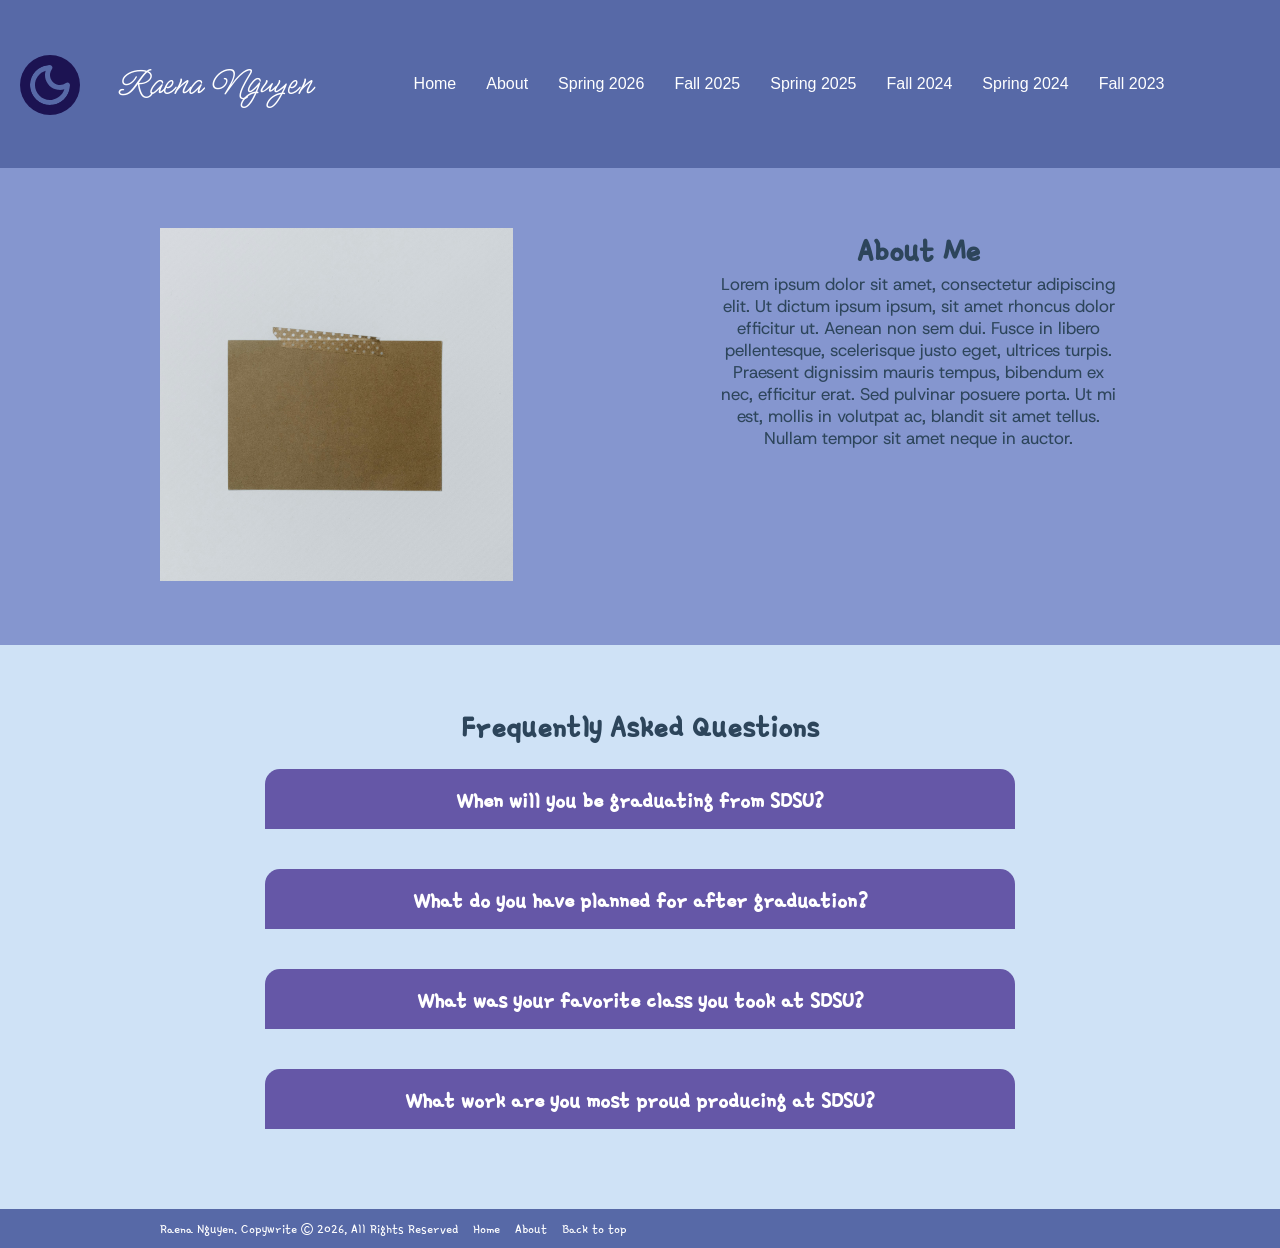
==== commit 04b268b1: "added faq toggle + fixed light/dark mode light/dark mode toggle works, just need to switch the icons" ====
--- a/about.html
+++ b/about.html
@@ -6,7 +6,6 @@
   <meta name="viewport" content="width=device-width, initial-scale=1, shrink-to-fit=no">
   <title>About Me</title>
   <link rel="stylesheet" href="css/styles.css">
-  <link rel="stylesheet" href="css/dark-mode.css">
   <link rel="stylesheet" href="css/responsive.css">
 </head>
 <body>
--- a/css/styles.css
+++ b/css/styles.css
@@ -156,7 +156,8 @@
 
 /* light mode button */
 img.dark {
-    width: 45px;
+    background-image: url(image/moon-dark-theme-svgrepo-com.svg);
+    width: 40px;
     height: auto;
     background-color: #1c1352;
     padding: 10px;
@@ -166,6 +167,18 @@
     left: 20px;
 }
 
+img.dark-light-mode {
+    background-image: url(image/light-mode-svgrepo-com.svg);
+    width: 40px;
+    height: auto;
+    background-color: #1c1352;
+    padding: 10px;
+    border-radius: 40px;
+    position: absolute;
+    top: 55px;
+    left: 20px;
+}
+
 div.nav-links {
     display: flex;
     flex-direction: row;
@@ -333,6 +346,13 @@
     color:#2d455b;
 }
 
+.faq-open {
+    height: auto !important;
+    overflow: auto !important;
+    border-radius: 8px 8px 0 0 !important;
+    transition: max-height 0.3s ease-in !important;
+}
+
 div.question {
     display: flex;
     flex-direction: column;
@@ -340,6 +360,10 @@
     margin-top: 20px;
     margin-bottom: 20px;
     width: 100%;
+    height: 60px;
+    border-radius: 15px;
+    overflow: hidden;
+    
 }
 
 /* Target a tag for the Raena Nguyen clickable thing in the nav */
@@ -394,16 +418,26 @@
 
 
 /* dark mode */
-
-.bg-dark-mode {
+/* Home page CSS */
+.home-about-header-dark-mode {
+    background-color: #1e2753;
+}
+
+/* div.header-text {
+    flex-direction: column
+} */
+
+
+
+/* .bg-dark-mode {
     background-color: #445385;
-}
+} */
 
 
 /* Home page CSS */
-.header-dark-mode {
+/* .header-dark-mode {
     background-color: #1e2753;
-}
+} */
 
 /* div.header-text {
     flex-direction: column
@@ -460,13 +494,19 @@
 }
 
 
+
 /* About page CSS */
 
-.about-me-dark-mode {
-    display: flex;
-    flex-direction: column;
-    align-items: center;
-    color: #cfe2f6;  
+
+.about-header-dark-mode {
+    background-color: #1e2753;
+}
+
+div.about-text-dark-mode {
+    display: flex;
+    flex-direction: column;
+    align-items: center;
+    color:#cfe2f6;
     font-family: "Gamja Flower";
     font-weight: 400;
     font-style: normal;
@@ -475,7 +515,7 @@
 }
 
 
-/* Target a tag for the Raena Nguyen clickable thing in the nav */
+
 
 .faq-bg-dark-mode {
     background-color: #445385;
@@ -485,8 +525,13 @@
     display: flex;
     flex-direction: column;
     align-items: center;
-    color:#cfe2f6;   
-}
+    color:#cfe2f6;
+}
+
+
+
+
+/* Target a tag for the Raena Nguyen clickable thing in the nav */
 
 div h3.faq-question-dark-mode {
     background-color: #1f2659;
@@ -501,7 +546,7 @@
 }
 
 div p.faq-answer-dark-mode {
-    background-color: #1c1352;
+    background-color: #1c1547;
     padding: 15px;
     padding-top: 25px;
     padding-bottom: 25px;
@@ -512,5 +557,4 @@
     text-align: center;
     width: 75%;
     color: #d5cff6;
-}
-
+}
